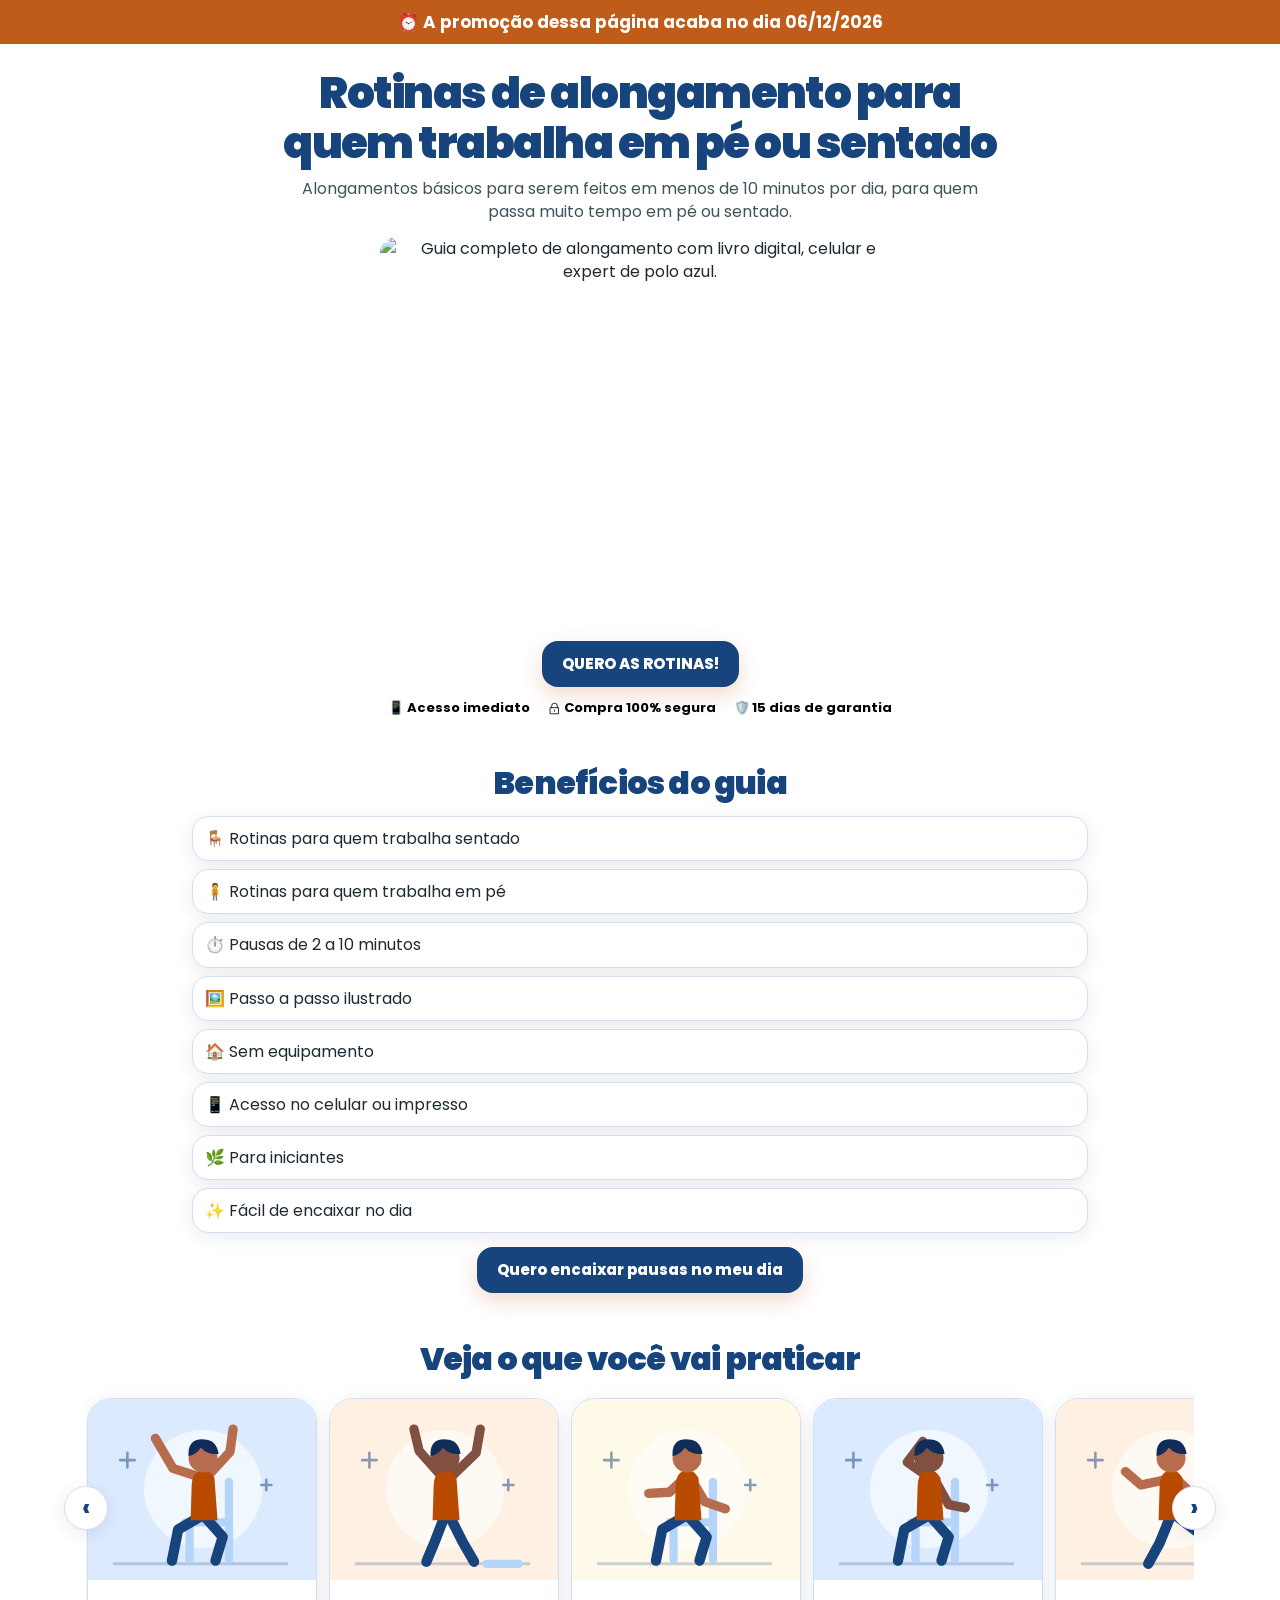
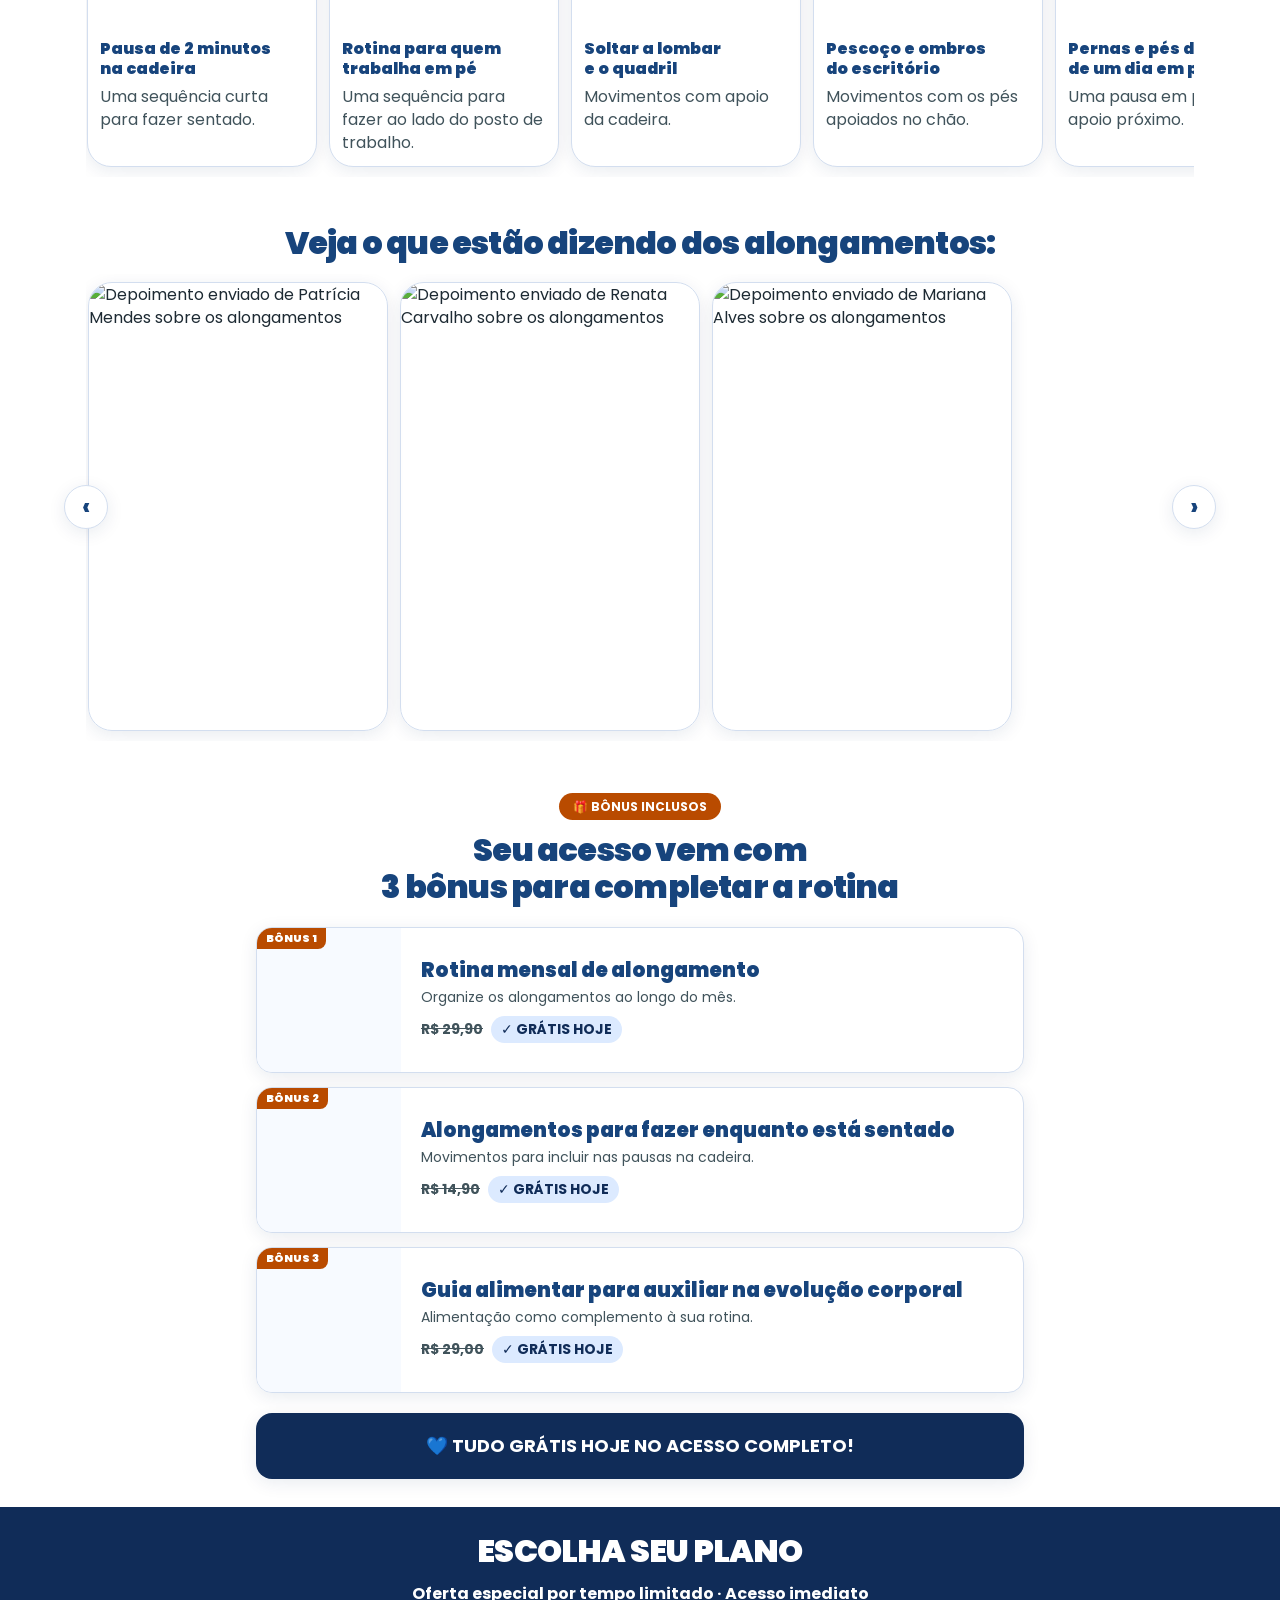
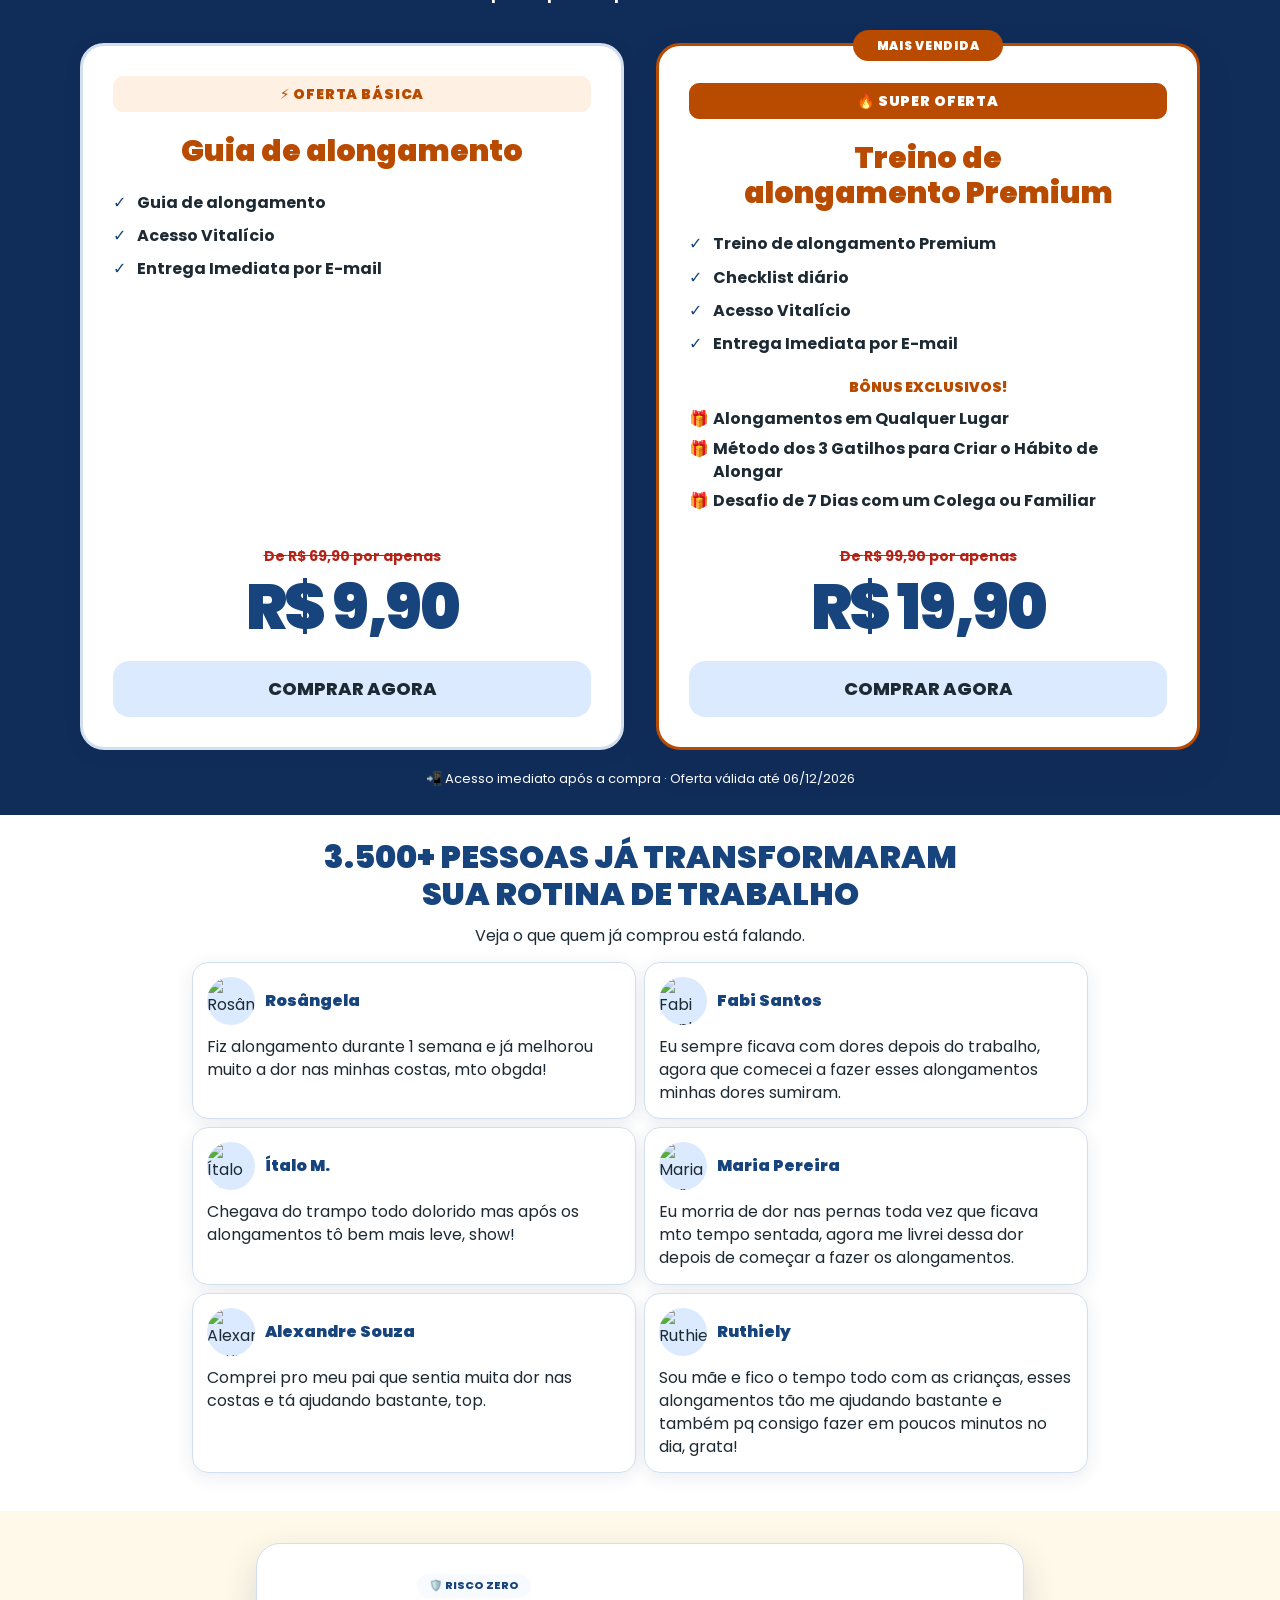
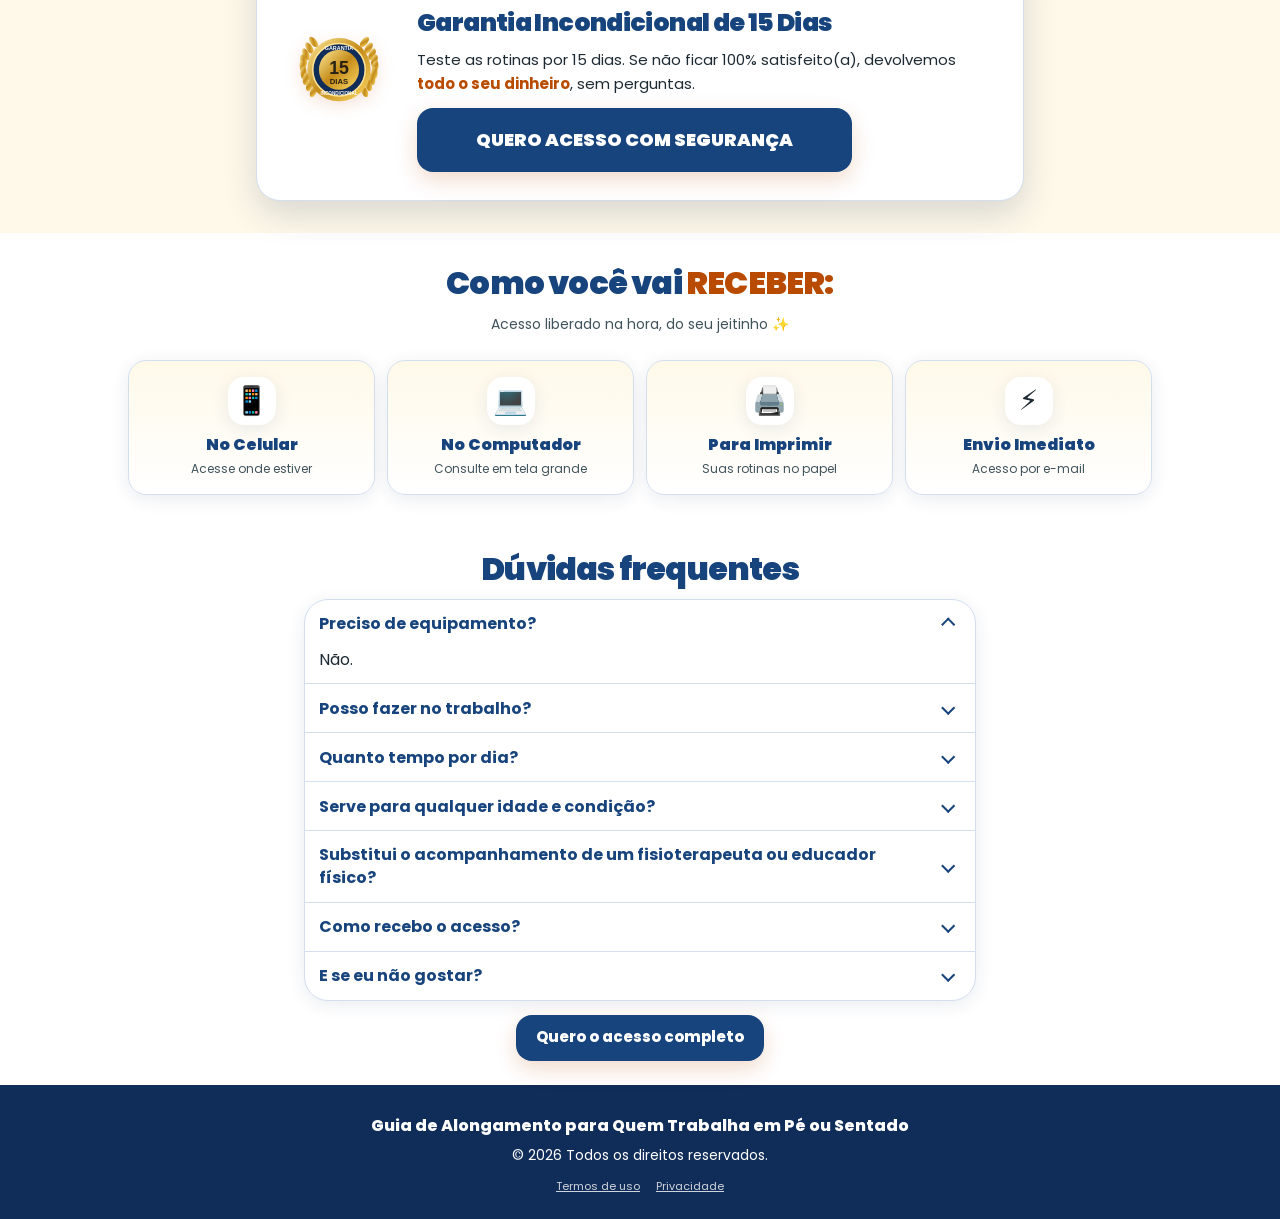
==== index.html @ e9c57b29 "Add files via upload" ====
<!doctype html>
<html lang="pt-BR">
<head>
<meta charset="utf-8"><meta name="viewport" content="width=device-width, initial-scale=1, viewport-fit=cover">
<title>Alongamento para quem trabalha em pé ou sentado</title>
<meta name="description" content="Guia digital de pausas ativas de 2 a 10 minutos, com passo a passo ilustrado.">
<meta property="og:type" content="website"><meta property="og:title" content="Alongamento para quem trabalha em pé ou sentado"><meta property="og:description" content="Rotinas ilustradas para encaixar pausas no dia."><meta name="theme-color" content="#102C58">
<meta property="og:image" content="/assets/images/open-graph.webp"><meta property="og:image:alt" content="Guia de alongamento para quem trabalha em pé ou sentado"><link rel="icon" type="image/svg+xml" href="assets/images/favicon.svg"><link rel="stylesheet" href="styles.css"><link rel="stylesheet" href="https://fonts.googleapis.com/css2?family=Poppins:wght@400;500;600;700;800;900&amp;display=swap">
<!-- Utmify: cole aqui o script oficial da sua conta. -->
<script src="config.js" defer></script><script src="script.js" defer></script><script src="slots.js" defer></script>
</head>
<body class="landing">
<a class="skip" href="#conteudo">Pular para o conteúdo</a>
<header class="ribbon promo-ribbon"><strong>⏰ A promoção dessa página acaba no dia <span data-visit-date></span></strong></header>
<main id="conteudo">
<section class="hero"><div class="wrap narrow">

<h1>Rotinas de alongamento para quem trabalha em pé ou sentado</h1>
<p class="intro">Alongamentos básicos para serem feitos em menos de 10 minutos por dia, para quem passa muito tempo em pé ou sentado.</p>
<div class="hero-art" data-img="hero" data-eager data-desktop-source><img src="assets/images/hero-expert-foto.webp" srcset="assets/images/hero-expert-foto-640w.webp 640w, assets/images/hero-expert-foto-1040w.webp 1040w, assets/images/hero-expert-foto.webp 1448w" sizes="(max-width: 552px) calc(100vw - 32px), 520px" fetchpriority="high" decoding="async" width="1448" height="1086" alt="Guia completo de alongamento com livro digital, celular e expert de polo azul."></div>
<a class="button pulse" href="#planos" data-plan-cta>QUERO AS ROTINAS!</a>
<ul class="trust"><li>📱 Acesso imediato</li><li><svg viewBox="0 0 32 32" class="icon" role="img" aria-label="Cadeado"><path d="M9 14v-4a7 7 0 0 1 14 0v4M6 14h20v15H6zM16 20v3"/></svg> Compra 100% segura</li><li><span aria-hidden="true">🛡️</span><span><span data-days></span> dias de garantia</span></li></ul>
</div></section>
<section class="paper"><div class="wrap">
<h2>Benefícios do guia</h2><ul class="benefits list-grid"><li class="card">🪑 Rotinas para quem trabalha sentado</li><li class="card">🧍 Rotinas para quem trabalha em pé</li><li class="card">⏱️ Pausas de 2 a 10 minutos</li><li class="card">🖼️ Passo a passo ilustrado</li><li class="card">🏠 Sem equipamento</li><li class="card">📱 Acesso no celular ou impresso</li><li class="card">🌿 Para iniciantes</li><li class="card">✨ Fácil de encaixar no dia</li></ul>
<a class="button" href="#planos" data-plan-cta>Quero encaixar pausas no meu dia</a>

</div></section>
<section class="mint"><div class="wrap">
<h2>Veja o que você vai praticar</h2>
<div class="practice-carousel"><div class="rail" id="rotinas" tabindex="0" role="region" aria-label="Exemplos de rotinas"></div>
<div class="rail-nav"><button type="button" data-step="-1" aria-label="Rotina anterior" aria-controls="rotinas">‹</button><button type="button" data-step="1" aria-label="Próxima rotina" aria-controls="rotinas">›</button></div></div>
</div></section>
<section id="depoimentos"><div class="wrap"><h2>Veja o que estão dizendo dos alongamentos:</h2><div class="testimonial-carousel"><div class="rail" id="depoimentos-rail" tabindex="0" role="region" aria-label="Carrossel de depoimentos"><article class="card testimonial-image"><img src="assets/images/depoimentos/conversa-1.webp" srcset="assets/images/depoimentos/conversa-1-640w.webp 640w, assets/images/depoimentos/conversa-1.webp 1024w" sizes="(max-width: 767px) calc(100vw - 76px), 300px" width="1024" height="1536" alt="Depoimento enviado de Patrícia Mendes sobre os alongamentos" loading="lazy" draggable="false"></article><article class="card testimonial-image"><img src="assets/images/depoimentos/conversa-2.webp" srcset="assets/images/depoimentos/conversa-2-640w.webp 640w, assets/images/depoimentos/conversa-2.webp 1024w" sizes="(max-width: 767px) calc(100vw - 76px), 300px" width="1024" height="1536" alt="Depoimento enviado de Renata Carvalho sobre os alongamentos" loading="lazy" draggable="false"></article><article class="card testimonial-image"><img src="assets/images/depoimentos/conversa-3.webp" srcset="assets/images/depoimentos/conversa-3-640w.webp 640w, assets/images/depoimentos/conversa-3.webp 1024w" sizes="(max-width: 767px) calc(100vw - 76px), 300px" width="1024" height="1536" alt="Depoimento enviado de Mariana Alves sobre os alongamentos" loading="lazy" draggable="false"></article></div><div class="rail-nav"><button type="button" data-step="-1" aria-label="Depoimento anterior" aria-controls="depoimentos-rail">‹</button><button type="button" data-step="1" aria-label="Próximo depoimento" aria-controls="depoimentos-rail">›</button></div></div></div></section>
<section id="bonus" class="cream"><div class="wrap"><p class="pill">🎁 BÔNUS INCLUSOS</p><h2>Seu acesso vem com<br><span>3 bônus para completar a rotina</span></h2><div class="bonus-grid"><article class="card bonus"><div class="bonus-visual"><div data-img="bonus-1" data-decorative></div><span class="bonus-ribbon">BÔNUS 1</span></div><div class="bonus-copy"><h3>Rotina mensal de alongamento</h3><p>Organize os alongamentos ao longo do mês.</p><p class="bonus-offer"><s data-bonus-price="1"></s><strong>✓ GRÁTIS HOJE</strong></p></div></article><article class="card bonus"><div class="bonus-visual"><div data-img="bonus-2" data-decorative></div><span class="bonus-ribbon">BÔNUS 2</span></div><div class="bonus-copy"><h3>Alongamentos para fazer enquanto está sentado</h3><p>Movimentos para incluir nas pausas na cadeira.</p><p class="bonus-offer"><s data-bonus-price="2"></s><strong>✓ GRÁTIS HOJE</strong></p></div></article><article class="card bonus"><div class="bonus-visual"><div data-img="bonus-3" data-decorative></div><span class="bonus-ribbon">BÔNUS 3</span></div><div class="bonus-copy"><h3>Guia alimentar para auxiliar na evolução corporal</h3><p>Alimentação como complemento à sua rotina.</p><p class="bonus-offer"><s data-bonus-price="3"></s><strong>✓ GRÁTIS HOJE</strong></p></div></article></div><div class="bonus-total-banner"><strong>💙 TUDO GRÁTIS HOJE NO ACESSO COMPLETO!</strong></div></div></section>
<section id="planos"><div class="wrap"><h2 tabindex="-1" id="plan-title">ESCOLHA SEU PLANO</h2><p><strong>Oferta especial por tempo limitado · Acesso imediato</strong></p><div class="offer-grid"><article class="plan card offer-basic"><p class="offer-kicker">⚡ OFERTA BÁSICA</p><h3>Guia de alongamento</h3><ul><li><strong>Guia de alongamento</strong></li><li><strong>Acesso Vitalício</strong></li><li><strong>Entrega Imediata por E-mail</strong></li></ul><div class="plan-buy"><p class="offer-price-label offer-old-price"><s>De <span data-plan-reference="basico"></span> por apenas</s></p><p class="price" data-price="basico"></p><a class="button" data-checkout="basico">COMPRAR AGORA</a></div></article><article class="plan card offer-complete"><span class="offer-recommended">MAIS VENDIDA</span><p class="offer-kicker">🔥 SUPER OFERTA</p><h3>Treino de alongamento Premium</h3><ul><li><strong>Treino de alongamento Premium</strong></li><li><strong>Checklist diário</strong></li><li><strong>Acesso Vitalício</strong></li><li><strong>Entrega Imediata por E-mail</strong></li></ul><div class="offer-bonuses"><h4>BÔNUS EXCLUSIVOS!</h4><ul><li><strong>Alongamentos em Qualquer Lugar</strong></li><li><strong>Método dos 3 Gatilhos para Criar o Hábito de Alongar</strong></li><li><strong>Desafio de 7 Dias com um Colega ou Familiar</strong></li></ul></div><div class="plan-buy"><s data-reference hidden></s><p class="offer-price-label offer-old-price"><s>De <span data-plan-reference="completo"></span> por apenas</s></p><p class="price" data-price="completo"></p><a class="button" data-checkout="completo">COMPRAR AGORA</a></div></article></div><p class="offer-trust">📲 Acesso imediato após a compra · Oferta válida até <span data-visit-date></span></p></div></section>
<section id="avaliacoes" class="paper"><div class="wrap medium"><h3 class="reviews-title">3.500+ PESSOAS JÁ TRANSFORMARAM SUA ROTINA DE TRABALHO</h3><p id="review-intro">Veja o que quem já comprou está falando.</p><p id="rating" hidden></p><div class="list-grid" id="reviews"><article class="card review-customer"><div class="review-person"><img class="review-avatar" src="assets/images/depoimentos/cliente-1.webp" alt="Rosângela" width="48" height="48" loading="lazy"><h3>Rosângela</h3></div><p>Fiz alongamento durante 1 semana e já melhorou muito a dor nas minhas costas, mto obgda!</p></article><article class="card review-customer"><div class="review-person"><img class="review-avatar" src="assets/images/depoimentos/cliente-2.webp" alt="Fabi Santos" width="48" height="48" loading="lazy"><h3>Fabi Santos</h3></div><p>Eu sempre ficava com dores depois do trabalho, agora que comecei a fazer esses alongamentos minhas dores sumiram.</p></article><article class="card review-customer"><div class="review-person"><img class="review-avatar" src="assets/images/depoimentos/cliente-3.webp" alt="Ítalo M." width="48" height="48" loading="lazy"><h3>Ítalo M.</h3></div><p>Chegava do trampo todo dolorido mas após os alongamentos tô bem mais leve, show!</p></article><article class="card review-customer"><div class="review-person"><img class="review-avatar" src="assets/images/depoimentos/cliente-4.webp" alt="Maria Pereira" width="48" height="48" loading="lazy"><h3>Maria Pereira</h3></div><p>Eu morria de dor nas pernas toda vez que ficava mto tempo sentada, agora me livrei dessa dor depois de começar a fazer os alongamentos.</p></article><article class="card review-customer"><div class="review-person"><img class="review-avatar" src="assets/images/depoimentos/cliente-5.webp" alt="Alexandre Souza" width="48" height="48" loading="lazy"><h3>Alexandre Souza</h3></div><p>Comprei pro meu pai que sentia muita dor nas costas e tá ajudando bastante, top.</p></article><article class="card review-customer"><div class="review-person"><img class="review-avatar" src="assets/images/depoimentos/cliente-6.webp" alt="Ruthiely" width="48" height="48" loading="lazy"><h3>Ruthiely</h3></div><p>Sou mãe e fico o tempo todo com as crianças, esses alongamentos tão me ajudando bastante e também pq consigo fazer em poucos minutos no dia, grata!</p></article></div></div></section>
<section class="guarantee-return"><div class="guarantee-layout card"><svg class="guarantee-medal" viewBox="0 0 140 140" role="img" aria-label="Selo de garantia"><defs><linearGradient id="medal-gold" x2="1" y2="1"><stop stop-color="#ffeb99"/><stop offset=".5" stop-color="#c48b19"/><stop offset="1" stop-color="#ffda66"/></linearGradient></defs><g fill="url(#medal-gold)"><ellipse cx="37" cy="31" rx="4" ry="8" transform="rotate(-40 37 31)"/><ellipse cx="103" cy="31" rx="4" ry="8" transform="rotate(40 103 31)"/><ellipse cx="31.642431946888742" cy="39" rx="4" ry="8" transform="rotate(-32 31.642431946888742 39)"/><ellipse cx="108.35756805311127" cy="39" rx="4" ry="8" transform="rotate(32 108.35756805311127 39)"/><ellipse cx="27.100505063388336" cy="47" rx="4" ry="8" transform="rotate(-24 27.100505063388336 47)"/><ellipse cx="112.89949493661166" cy="47" rx="4" ry="8" transform="rotate(24 112.89949493661166 47)"/><ellipse cx="24.065686544841988" cy="55" rx="4" ry="8" transform="rotate(-16 24.065686544841988 55)"/><ellipse cx="115.93431345515802" cy="55" rx="4" ry="8" transform="rotate(16 115.93431345515802 55)"/><ellipse cx="23" cy="63" rx="4" ry="8" transform="rotate(-8 23 63)"/><ellipse cx="117" cy="63" rx="4" ry="8" transform="rotate(8 117 63)"/><ellipse cx="24.065686544841988" cy="71" rx="4" ry="8" transform="rotate(0 24.065686544841988 71)"/><ellipse cx="115.93431345515802" cy="71" rx="4" ry="8" transform="rotate(0 115.93431345515802 71)"/><ellipse cx="27.100505063388333" cy="79" rx="4" ry="8" transform="rotate(8 27.100505063388333 79)"/><ellipse cx="112.89949493661166" cy="79" rx="4" ry="8" transform="rotate(-8 112.89949493661166 79)"/><ellipse cx="31.642431946888742" cy="87" rx="4" ry="8" transform="rotate(16 31.642431946888742 87)"/><ellipse cx="108.35756805311127" cy="87" rx="4" ry="8" transform="rotate(-16 108.35756805311127 87)"/><ellipse cx="37" cy="95" rx="4" ry="8" transform="rotate(24 37 95)"/><ellipse cx="103" cy="95" rx="4" ry="8" transform="rotate(-24 103 95)"/></g><circle cx="70" cy="67" r="41" fill="url(#medal-gold)"/><circle cx="70" cy="67" r="34" fill="var(--deep)" stroke="#ffe396" stroke-width="2"/><circle cx="70" cy="67" r="26" fill="url(#medal-gold)"/><g text-anchor="middle" font-family="Arial,sans-serif" font-weight="800"><text x="70" y="42" fill="white" font-size="7">GARANTIA</text><text x="70" y="72" fill="#272015" font-size="23" data-days></text><text x="70" y="85" fill="#272015" font-size="10">DIAS</text><text x="70" y="100" fill="white" font-size="6">INCONDICIONAL</text></g></svg><div class="guarantee-copy"><span class="guarantee-label">🛡️ RISCO ZERO</span><h2>Garantia Incondicional de <span data-days></span> Dias</h2><p>Teste as rotinas por <span data-days></span> dias. Se não ficar 100% satisfeito(a), devolvemos <strong>todo o seu dinheiro</strong>, sem perguntas.</p><a class="button" href="#planos" data-plan-cta>QUERO ACESSO COM SEGURANÇA</a></div></div></section><section class="receive-return"><div class="wrap narrow"><h2>Como você vai <span>RECEBER:</span></h2><p>Acesso liberado na hora, do seu jeitinho ✨</p><div class="receive-cards"><article class="card"><span class="receive-symbol" aria-hidden="true">📱</span><h3>No Celular</h3><p>Acesse onde estiver</p></article><article class="card"><span class="receive-symbol" aria-hidden="true">💻</span><h3>No Computador</h3><p>Consulte em tela grande</p></article><article class="card"><span class="receive-symbol" aria-hidden="true">🖨️</span><h3>Para Imprimir</h3><p>Suas rotinas no papel</p></article><article class="card"><span class="receive-symbol" aria-hidden="true">⚡</span><h3>Envio Imediato</h3><p>Acesso por e-mail</p></article></div></div></section>
<section class="cream"><div class="wrap faq"><h2>Dúvidas frequentes</h2><div class="card accordion"><details open name="faq"><summary>Preciso de equipamento?</summary><p>Não.</p></details><details name="faq"><summary>Posso fazer no trabalho?</summary><p>Sim, as pausas foram pensadas para o posto de trabalho.</p></details><details name="faq"><summary>Quanto tempo por dia?</summary><p>De 2 a 10 minutos, você escolhe.</p></details><details name="faq"><summary>Serve para qualquer idade e condição?</summary><p>Se você tem lesão, dor persistente, gravidez ou alguma condição de saúde, converse com um profissional antes de começar.</p></details><details name="faq"><summary>Substitui o acompanhamento de um fisioterapeuta ou educador físico?</summary><p>Não.</p></details><details name="faq"><summary>Como recebo o acesso?</summary><p>O acesso é enviado imediatamente ao e-mail informado na compra.</p></details><details name="faq"><summary>E se eu não gostar?</summary><p>Você tem <span data-days></span> dias de garantia.</p></details></div><a class="button" href="#planos" data-plan-cta>Quero o acesso completo</a></div></section>
</main>
<footer class="site-end-banner"><p class="site-end-title">Guia de Alongamento para Quem Trabalha em Pé ou Sentado</p><p>© 2026 Todos os direitos reservados.</p><nav aria-label="Informações legais"><a href="termos.html">Termos de uso</a><a href="privacidade.html">Privacidade</a></nav></footer>
<dialog id="exit-offer" aria-labelledby="exit-title"><form method="dialog"><button class="close" value="close" aria-label="Fechar" autofocus>×</button></form><div class="exit-art" data-img="popup"></div><h2 id="exit-title">Quer começar com uma versão menor?</h2><p>Leve a Rotina de 5 Minutos por <strong data-price="downsell"></strong>.</p><a class="button" data-checkout="downsell">Quero a Rotina de 5 Minutos</a><form method="dialog"><button class="secondary" value="decline">Agora não</button></form></dialog>
</body></html>
---- styles.css ----
:root {
  --white:#fff; --paper:#f7faff; --cream:#fff9e9; --mint:#dceaff; --aqua:#b5d4fa;
  --teal:#17447c; --deep:#102c58; --ink:#1d2a33; --muted:#40535b; --coral:#b94b00;
  --headline-orange:#b94b00; --price-red:#b42318; --peach:#fff0e4; --line:#d3deef; --skin:#b76d4d; --skin-dark:#815041;
  --veil:rgb(0 0 0 / .55); --shadow:0 4px 18px rgb(16 44 88 / .09);
  --lift:0 14px 34px rgb(16 44 88 / .16); --button-shadow:0 8px 22px rgb(185 75 0 / .20);
  --radius:16px; --round:24px; --pill:999px;
  font-family:Poppins,system-ui,sans-serif; color:var(--ink); background:var(--white);
}
*,*::before,*::after {box-sizing:border-box}
html {scroll-behavior:smooth}
body {margin:0;line-height:1.55;font-size:16px}
[hidden] {display:none !important}
p,h1,h2,h3,ul {margin:0}
p + p {margin-top:.8rem}
ul {list-style:none;padding:0}
h1,h2,h3 {color:var(--teal);line-height:1.14;font-weight:900;text-wrap:balance}
h1 {font-size:clamp(1.75rem,5.2vw,4.125rem);letter-spacing:-.035em;margin:.4rem auto .85rem}
h2 {font-size:clamp(1.55rem,3.7vw,3rem);letter-spacing:-.025em;margin-bottom:1rem}
h3 {font-size:1.125rem}
em {font-style:normal;color:var(--deep);background:linear-gradient(transparent 69%,var(--aqua) 69%,var(--aqua) 91%,transparent 91%)}
a {color:inherit}
button {font:inherit;cursor:pointer}
:focus-visible {outline:3px solid var(--teal);outline-offset:4px;box-shadow:0 0 0 4px var(--white)}
.skip {position:absolute;left:1rem;top:1rem;z-index:5;background:var(--white);padding:.6rem;transform:translateY(-200%)}
.skip:focus {transform:none}
.ribbon {background:var(--white);color:var(--deep);border-bottom:1px solid var(--line);text-align:center;padding:.65rem 1rem;font-weight:800}
section {padding:2rem 1rem;text-align:center}
.wrap {width:100%;max-width:1152px;margin:auto}
.narrow {max-width:1024px}
.medium {max-width:896px}
.hero {padding:2.7rem 1rem 2.5rem}
.eyebrow {font-weight:800;color:var(--teal);letter-spacing:.07em;font-size:.79rem}
.intro {max-width:47rem;margin:auto;color:var(--muted);font-size:clamp(1rem,2vw,1.25rem)}
.hero-art {display:block;width:min(100%,680px);height:auto;margin:1.2rem auto}
.button {display:inline-flex;align-items:center;justify-content:center;min-height:52px;padding:.8rem 1.35rem;border:0;border-radius:var(--radius);background:var(--coral);color:var(--ink);box-shadow:var(--button-shadow);font-weight:800;text-decoration:none;text-align:center;line-height:1.25;transition:background .18s,transform .18s}
.button:hover {background:var(--peach);transform:translateY(-2px)}
.button[aria-disabled=true] {background:var(--mint);box-shadow:none;cursor:default;transform:none}
.trust {display:flex;flex-wrap:wrap;justify-content:center;gap:.5rem;margin-top:1rem}
.trust li,.pill {display:inline-flex;align-items:center;gap:.3rem;border-radius:var(--pill);padding:.35rem .65rem;background:var(--white);border:1px solid var(--line);color:var(--teal);font-weight:700;font-size:.85rem}
.icon {width:2rem;height:2rem;fill:none;stroke:currentColor;stroke-width:2;stroke-linecap:round;stroke-linejoin:round}
.trust .icon {width:1rem;height:1rem}
.paper,.cream,.mint {background:var(--white)} #planos {background:var(--deep);color:var(--white)}
#planos h2 {color:var(--white)}
.card {background:var(--white);border:1px solid var(--line);border-radius:var(--round);box-shadow:var(--shadow)}
.list-grid {display:grid;grid-template-columns:1fr;gap:.65rem;margin:1.2rem auto;max-width:56rem;text-align:left}
.list-grid .card {padding:.8rem 1rem;border-radius:var(--radius)}
.checks li,.plan li {display:flex;gap:.55rem;align-items:baseline}
.checks li::before,.plan li::before {content:'✓';flex:none;color:var(--teal);font-weight:900}

.rail {display:grid;grid-auto-flow:column;grid-auto-columns:min(78%,260px);gap:1rem;overflow-x:auto;scroll-snap-type:x mandatory;overscroll-behavior-inline:contain;padding:.5rem .1rem 1rem;margin-top:1rem;scrollbar-color:var(--teal) var(--mint);cursor:grab}
.rail {scrollbar-width:none;-ms-overflow-style:none}
.rail::-webkit-scrollbar {display:none;width:0;height:0}
.rail.dragging {scroll-snap-type:none;cursor:grabbing;user-select:none}
.rail .card {min-width:0;overflow:hidden;scroll-snap-align:start;text-align:left}
.rail svg {display:block;width:100%;height:auto}
.rail .copy {padding:1rem}
.rail .copy p {margin-top:.45rem;color:var(--muted)}
.rail-nav {display:flex;align-items:center;justify-content:center;gap:.85rem;margin-top:.65rem}
.rail-nav button,.close {border:1px solid var(--line);background:var(--white);color:var(--teal);border-radius:var(--pill);min-width:44px;min-height:44px;font-size:1.5rem;font-weight:800}
.category-panel {background:var(--white);color:var(--ink);border:1px solid var(--line);border-radius:var(--round);box-shadow:var(--lift);max-width:1024px;padding:1.7rem 1rem 2rem}
.category-art {display:grid;grid-template-columns:repeat(3,minmax(0,1fr));gap:.5rem;max-width:640px;margin:0 auto}
.category-art svg,.bonus svg {display:block;width:100%;height:auto;border-radius:var(--radius)}
.categories {display:flex;flex-wrap:wrap;justify-content:center;gap:.55rem;margin:1rem auto 1.4rem;max-width:46rem}
.categories li {display:flex;align-items:center;gap:.45rem;border-radius:var(--radius);background:var(--white);border:1px solid var(--line);color:var(--teal);padding:.45rem .7rem;text-align:left}
.categories .icon {flex:0 0 1.4rem;width:1.4rem;height:1.4rem}
.bonus-grid,.delivery-grid {display:grid;gap:.75rem;margin-top:1.1rem}
.bonus {padding:.85rem;text-align:left}
.bonus .pill {margin:.8rem 0 .45rem;background:var(--peach)}
.included {margin-top:.65rem;color:var(--teal);font-weight:700}
.cream > .wrap > .pill {background:var(--peach);margin-bottom:.75rem}

.plan {padding:.8rem .65rem;display:flex;flex-direction:column;align-items:stretch;gap:.7rem;overflow-wrap:anywhere;text-align:left;border-radius:var(--radius)}


.plan li + li {margin-top:.45rem}
.plan-buy {margin-top:auto;text-align:center}
.price {color:var(--teal);font-weight:900;font-size:clamp(1.35rem,5vw,3rem);line-height:1.2;margin:.6rem 0}
.plan-buy .button {width:100%;padding:.65rem .3rem}
.plan-buy small {display:block;margin-top:.4rem;color:var(--muted)}
.guarantee {max-width:768px;padding:1.5rem 1rem 2rem}
.shield {width:6rem;height:6rem;margin-bottom:.6rem}
.guarantee .button,.faq .button {margin-top:1.25rem}
.delivery-grid {grid-template-columns:repeat(2,minmax(0,1fr))}
.delivery-grid .card {padding:1rem .5rem}
.delivery-grid .icon {margin-bottom:.4rem;color:var(--teal)}
.faq {max-width:672px}
.accordion {text-align:left}
details + details {border-top:1px solid var(--line)}
summary {display:flex;align-items:center;justify-content:space-between;gap:.7rem;min-height:52px;padding:.85rem 1rem;cursor:pointer;color:var(--teal);font-weight:700;list-style:none}
summary::-webkit-details-marker {display:none}
summary::after {content:'';width:.65rem;height:.65rem;flex:none;margin-right:.5rem;border:solid currentColor;border-width:0 2px 2px 0;transform:rotate(45deg)}
details[open] summary::after {transform:rotate(225deg)}
details p {padding:0 1rem 1rem}
footer {padding:1.6rem 1rem 6rem;text-align:center;background:var(--white);color:var(--ink);border-top:1px solid var(--line)}
footer p {max-width:56rem;margin-inline:auto}
footer nav {margin-top:1rem;display:flex;gap:1rem;justify-content:center;flex-wrap:wrap}
.sticky {position:fixed;z-index:3;bottom:0;left:0;right:0;background:var(--white);padding:.55rem 1rem calc(.55rem + env(safe-area-inset-bottom));box-shadow:var(--lift)}
.sticky .button {width:100%}
dialog {width:min(calc(100% - 2rem),460px);max-height:calc(100% - 2rem);padding:1.4rem;border:0;border-radius:var(--round);box-shadow:var(--lift);text-align:center;color:var(--ink);background:var(--white)}
dialog::backdrop {background:var(--veil)}
dialog .close {position:absolute;right:.55rem;top:.55rem}

dialog .button {display:flex;margin:.9rem auto .5rem}
.secondary {min-height:44px;background:none;border:0;text-decoration:underline;color:var(--teal)}
.legal {max-width:48rem;margin:3rem auto;padding:0 1rem}
.legal h1 {font-size:2rem}
@keyframes pulse {50% {transform:scale(1.035)}}
@keyframes appear {from {opacity:.65;transform:translateY(12px)} to {opacity:1;transform:none}}
@media (prefers-reduced-motion:no-preference) {
  .button[data-plan-cta]:not(:hover):not(:focus-visible) {animation:payment-cta-pulse 1.8s ease-in-out infinite}
  .arrive {animation:appear .45s ease-out both}
}
@keyframes payment-cta-pulse {
  0%,100% {transform:scale(1);box-shadow:0 0 0 0 rgb(23 68 124 / .28)}
  50% {transform:scale(1.035);box-shadow:0 0 0 10px rgb(23 68 124 / 0)}
}
@media (prefers-reduced-motion:reduce) {
  html {scroll-behavior:auto}
  .button {transition:none}
  .button:hover {transform:none}
}
@media (min-width:640px) {
  .list-grid {grid-template-columns:repeat(2,minmax(0,1fr))}
  .bonus-grid {grid-template-columns:repeat(3,minmax(0,1fr))}
  .delivery-grid {grid-template-columns:repeat(4,minmax(0,1fr))}
}
@media (max-width:767px) { html {scroll-padding-bottom:calc(5rem + env(safe-area-inset-bottom))} }
@media (min-width:768px) {
  .hero {padding:4rem 1rem 3.5rem}
  .sticky {display:none}
  .plan {padding:1.7rem;gap:1rem;border-radius:var(--round)}
  .plan h3 {font-size:1.75rem}

  #planos {padding-block:2.5rem}
  footer {padding-bottom:1.6rem}
}



.img-slot {aspect-ratio:var(--slot-desktop);border-radius:var(--radius);overflow:hidden;background:var(--white)}
.img-slot picture,.img-slot img,.img-slot > svg {display:block;width:100%;height:100%}
.img-slot img,.img-slot > svg {object-fit:contain}
@media (max-width:767px) {.img-slot {aspect-ratio:var(--slot-mobile)}}
.hero-art > img {display:block;width:100%;height:auto;border-radius:var(--radius)}
.hero-art.img-slot > picture > img {height:100%}
.ribbon {display:flex;align-items:center;justify-content:center;gap:.5rem}
.logo-slot {width:min(7rem,26vw);height:2rem;display:grid;place-items:center;flex:none;background:none}.logo-slot:has(img[src$="/logo.svg"]) {width:3.4rem}
.logo-slot img {object-fit:contain}
.categories [data-img],.delivery-grid [data-img] {flex:none;width:2rem}
.delivery-grid [data-img] {width:3.4rem;margin:0 auto .6rem}
.shield {margin:.2rem auto .6rem}
.exit-art {width:min(8rem,60%);margin:0 auto .75rem}
.single-plan {max-width:32rem;margin:1.2rem auto 0;color:var(--ink);border:2px solid var(--coral)}
.single-plan [data-img] {max-width:20rem;width:100%;margin-inline:auto}
.bonus [data-img] {margin-bottom:.8rem}
.bonus h3 + p,.download-grid h2 + p {margin-top:.5rem}
.download-grid h2 {font-size:1.2rem;margin:0;text-wrap:initial}
.download-grid .bonus {display:flex;flex-direction:column;gap:.6rem}
.download-grid .button {margin-top:auto;align-self:flex-start}
#download-status {margin-top:1rem}
.gallery-page {padding:2rem 1rem}
#slot-gallery {display:grid;grid-template-columns:repeat(auto-fit,minmax(min(100%,235px),1fr));gap:1rem;margin-top:1.2rem}
.slot-demo {padding:1rem;overflow-wrap:anywhere}
.slot-demo .img-slot {max-height:12rem;margin-bottom:.75rem}
.slot-demo h2 {font-size:1.25rem;margin:0}
.slot-demo code {font-size:.8rem;color:var(--teal)}




.promo-ribbon {
  background:var(--deep);
  color:var(--white);
  border:0;
  padding:12px 8px;
  line-height:1.2;
}
.promo-ribbon strong {
  white-space:nowrap;
  font-size:clamp(11px,2.9vw,17px);
  font-weight:700;
}


.trust {
  flex-wrap:nowrap;
  align-items:center;
  gap:clamp(6px,1.5vw,18px);
}
.trust li {
  background:none;
  border:0;
  border-radius:0;
  padding:0;
  gap:.2em;
  white-space:nowrap;
  font-size:clamp(9px,2.35vw,13px);
  line-height:1.4;
}
.trust .icon {
  width:1em;
  height:1em;
  flex:none;
}

.testimonial-placeholder {padding:1.4rem;min-height:220px;display:flex;flex-direction:column;justify-content:center;gap:.6rem}
.testimonial-placeholder > span {font-size:3rem;line-height:1;color:var(--teal);font-weight:800}
.testimonial-placeholder p {color:var(--muted)}
#depoimentos .rail {grid-auto-columns:min(82%,352px)}
#depoimentos > .wrap > p {margin-top:.7rem;color:var(--muted)}

#reviews .card {padding:1.25rem}
.review-person {display:flex;align-items:center;gap:.75rem;margin-bottom:1rem}
.review-avatar {display:grid;place-items:center;width:44px;height:44px;flex:none;background:var(--mint);border-radius:var(--pill)}
.review-person h3 {font-size:1rem}
.landing .review-person img.review-avatar {width:48px;height:48px;object-fit:cover;object-position:center 35%}
.ribbon.promo-ribbon {
  position:sticky;
  top:0;
  z-index:100;
  background:rgb(185 75 0 / .9);
  color:var(--white);
  -webkit-backdrop-filter:blur(8px);
  backdrop-filter:blur(8px);
}
html:has(.landing) {scroll-padding-top:64px}
.review-label {font-size:.8rem;color:var(--muted);margin-top:.2rem}
.review-actions {display:flex;flex-wrap:wrap;gap:1rem;margin-top:1rem;padding-top:.75rem;border-top:1px solid var(--line);font-size:.85rem;color:var(--muted)}
#rating {font-weight:800;color:var(--teal);margin-top:1rem}

/* Ritmo compacto da landing page. */
.landing {line-height:1.45}
.landing section {padding:24px 16px}
.landing .hero {padding:24px 16px}
.landing h1 {font-size:clamp(26px,3.6vw,44px);line-height:1.12;margin:0 auto 10px;max-width:850px}
.landing h2 {font-size:clamp(22px,2.6vw,32px);margin-bottom:12px}
.landing h3 {font-size:16px;line-height:1.25}
.landing .intro {font-size:16px;max-width:700px}
.landing .hero-art {width:min(100%,520px);margin:14px auto;aspect-ratio:4 / 3}
.landing .trust {margin-top:12px}
.landing .trust li {color:#000}
.landing .button {min-height:46px;padding:11px 20px;font-size:15px}
.landing .list-grid {gap:8px;margin:14px auto}
.landing .list-grid .card {padding:10px 12px}
.landing .rail {gap:12px;margin-top:12px;padding-bottom:10px;grid-auto-columns:min(76%,230px)}
.landing .rail .copy {padding:12px}
.landing .rail .copy p {margin-top:6px}
.landing .rail-nav {margin-top:4px;gap:12px}
.landing .testimonial-placeholder {padding:16px;min-height:160px;gap:8px}
.landing .testimonial-placeholder > span {font-size:32px}
.landing #depoimentos .rail {grid-auto-columns:min(80%,300px)}
.landing #depoimentos .testimonial-image {padding:0;align-self:start;background:transparent}
.testimonial-image img {display:block;width:100%;height:auto}
.testimonial-carousel {position:relative;padding-inline:22px}
.landing .testimonial-carousel .rail-nav {position:absolute;inset:0;display:block;margin:0;pointer-events:none}
.testimonial-carousel .rail-nav button {position:absolute;top:50%;transform:translateY(-50%);pointer-events:auto;background:var(--white);box-shadow:var(--shadow);z-index:1}
.testimonial-carousel [data-step="-1"] {left:0}
.testimonial-carousel [data-step="1"] {right:0}
.landing .bonus-grid {gap:12px;margin-top:14px}
.landing .bonus {padding:12px}
.landing .bonus [data-img] {margin-bottom:10px}
.landing .included {margin-top:8px}
.landing #planos {padding-block:26px}
.landing .single-plan {margin-top:14px;padding:16px;gap:12px;max-width:460px}
.landing .single-plan [data-img] {max-width:240px}
.landing .plan li + li {margin-top:6px}
.landing .price {font-size:36px;margin:8px 0}
.landing #reviews .card {padding:14px}
.landing .review-person {margin-bottom:10px;gap:10px}
.landing .review-avatar {width:36px;height:36px}
.landing .review-actions {margin-top:10px;padding-top:8px}
.landing summary {min-height:48px;padding:12px 14px}
.landing details p {padding:0 14px 12px}
.landing .faq .button {margin-top:14px}
.landing footer {padding:16px}
.landing footer nav {margin:0}
.landing footer.site-end-banner {padding:30px 16px 24px;background:var(--deep);color:var(--white);border:0;text-align:center}
.site-end-banner .site-end-title {font-size:16px;font-weight:800;line-height:1.4}
.site-end-banner p + p {margin-top:8px;font-size:14px}
.site-end-banner p.site-end-note {font-size:12px;opacity:.72}
.landing .site-end-banner nav {margin-top:14px;font-size:11px;gap:16px}
.site-end-banner nav a {color:var(--white);opacity:.8}
@media (max-width:767px) {
  html:has(.landing) {scroll-padding-bottom:0}

  .landing .benefits .card {padding:10px 8px}
  .landing .bonus-grid .bonus {display:grid;grid-template-columns:minmax(100px,35%) minmax(0,1fr);gap:6px 12px;align-content:center}
  .landing .bonus-grid .bonus [data-img] {grid-row:1 / 4;margin:0;align-self:center}
  .landing .bonus h3 + p,.landing .bonus .included {margin:0}
}

.landing .benefits {grid-template-columns:minmax(0,1fr)}


.practice-carousel {position:relative;--practice-card-width:min(76%,230px);padding-inline:22px}
.landing .practice-carousel .rail {grid-auto-columns:var(--practice-card-width);touch-action:pan-x pan-y;overscroll-behavior-x:contain}
.practice-carousel .rail-nav {position:absolute;inset:0;display:block;margin:0;pointer-events:none}
.practice-carousel .rail-nav button {position:absolute;top:calc((100% - 44px) * .28);pointer-events:auto;background:var(--white);box-shadow:var(--shadow);z-index:1}
.practice-carousel [data-step="-1"] {left:0}
.practice-carousel [data-step="1"] {right:0}
#rotinas img {-webkit-user-drag:none;user-select:none}

.bonus-offer {display:flex;flex-wrap:wrap;align-items:center;gap:8px;margin-top:8px}
.bonus-offer s {color:var(--muted)}
.bonus-offer strong {color:var(--deep);background:var(--coral);border-radius:var(--pill);padding:4px 10px;font-size:13px}
.landing #rotinas .img-slot {aspect-ratio:1}

.bonus-number {
  align-self:start;
  text-align:center;
  color:var(--teal);
  font-size:14px;
  font-weight:800;
  letter-spacing:.06em;
  margin:0 0 8px;
}
@media (max-width:767px) {
  .landing .bonus-grid .bonus .bonus-number {grid-column:1;grid-row:1;margin:0}
  .landing .bonus-grid .bonus [data-img] {grid-column:1;grid-row:2 / 5}
  .landing .bonus-grid .bonus > h3 {grid-column:2;grid-row:2}
  .landing .bonus-grid .bonus > h3 + p {grid-column:2;grid-row:3}
  .landing .bonus-grid .bonus > .bonus-offer {grid-column:2;grid-row:4}
}

.landing #bonus {padding:28px 16px;background:var(--white)}
#bonus .pill {background:var(--coral);color:var(--deep);border:0;font-size:12px;padding:5px 14px;margin-bottom:12px}
#bonus h2 {margin:0 auto 22px;max-width:780px}
#bonus h2 span {color:var(--teal)}
.landing #bonus .bonus-grid {display:flex;flex-direction:column;gap:14px;max-width:768px;margin:0 auto}
.landing #bonus .bonus {display:flex;align-items:stretch;gap:12px;padding:0;border-radius:16px;overflow:hidden;box-shadow:var(--shadow);border:1px solid var(--line)}
.bonus-visual {position:relative;flex:0 0 104px;display:flex;align-items:center;background:var(--paper)}
.landing #bonus .bonus [data-img] {width:100%;margin:0;aspect-ratio:1;border-radius:0}
.bonus-ribbon {position:absolute;top:0;left:0;background:var(--coral);color:var(--deep);border-radius:0 0 8px 0;padding:3px 9px;font-size:11px;font-weight:900;line-height:1.3}
.bonus-copy {flex:1;min-width:0;padding:14px 12px 14px 0;align-self:center}
.landing #bonus .bonus-copy h3 {font-size:15px;line-height:1.2;margin:0 0 6px;text-wrap:initial}
.landing #bonus .bonus-copy > p {font-size:13px;line-height:1.35;margin:0 0 9px;color:var(--muted)}
.landing #bonus .bonus-copy .bonus-offer {margin:0;gap:8px}
#bonus .bonus-offer s {font-size:12px;font-weight:700}
#bonus .bonus-offer strong {font-size:11px;padding:4px 10px;background:var(--mint);color:var(--deep);white-space:nowrap}
@media (min-width:768px) {
  .landing #bonus .bonus {gap:20px}
  .bonus-visual {flex-basis:144px}
  .bonus-copy {padding:16px 20px 16px 0}
  .landing #bonus .bonus-copy h3 {font-size:20px}
  .landing #bonus .bonus-copy > p,#bonus .bonus-offer s,#bonus .bonus-offer strong {font-size:14px}
}

.bonus-total-banner {
  display:flex;
  align-items:center;
  justify-content:center;
  gap:8px;
  max-width:768px;
  margin:20px auto 0;
  padding:20px 16px;
  border-radius:16px;
  background:var(--deep);
  color:var(--white);
  box-shadow:var(--shadow);
  text-align:center;
  font-size:clamp(14px,2vw,18px);
  line-height:1.45;
}
.bonus-total-banner > span {flex:none;font-size:22px}
.bonus-total-highlight {color:var(--coral)}

.offer-grid {display:grid;grid-template-columns:repeat(2,minmax(0,1fr));gap:24px;max-width:1120px;margin:30px auto 20px}
.landing .offer-grid .plan {position:relative;padding:24px 20px;gap:18px;color:var(--ink);border-radius:24px;text-align:left}
.offer-kicker {text-align:center;font-size:14px;font-weight:900;letter-spacing:.06em;color:var(--teal)}
.landing .offer-grid h3 {text-align:center;font-size:26px;line-height:1.15}
.offer-grid ul {font-size:16px;line-height:1.45}
.offer-grid .plan > ul > li,.offer-grid .offer-bonuses li {display:block;position:relative;padding-left:24px}
.offer-grid .plan li::before {position:absolute;left:0;top:0}
.offer-grid .plan > ul > li + li {margin-top:10px}
.offer-grid .plan-buy {padding-top:12px}
.offer-price-label {color:var(--muted);font-size:14px}
.landing .offer-grid .price {font-size:52px;font-weight:900;margin:4px 0 16px;letter-spacing:-.04em}
.landing .offer-grid .button {min-height:56px;font-size:18px;padding:14px}
.offer-complete {border:3px solid var(--coral);box-shadow:var(--lift)}
.offer-basic {border:3px solid var(--line)}
.offer-recommended {align-self:center;margin-top:-40px;border-radius:var(--pill);padding:7px 24px;background:var(--coral);color:var(--deep);font-size:12px;font-weight:900;letter-spacing:.06em}
.offer-bonuses h4 {font-size:14px;font-weight:900;color:var(--teal);margin:0 0 10px}
.offer-bonuses li + li {margin-top:8px}
.offer-bonuses li::before {content:'🎁'}
.offer-trust {font-size:13px}
@media (min-width:768px) {
  .offer-grid {grid-template-columns:repeat(2,minmax(0,1fr));gap:32px;margin-top:38px}
  .landing .offer-grid .plan {padding:30px;gap:22px}
  .landing .offer-grid h3 {font-size:30px}
  .offer-recommended {margin-top:-46px}
  .landing .offer-grid .price {font-size:62px}
}

@media (max-width:767px) {
  .offer-grid {gap:10px;margin-top:28px}
  .landing .offer-grid .plan {padding:16px 9px;gap:12px;border-width:2px;border-radius:16px}
  .offer-kicker {font-size:11px;letter-spacing:0}
  .landing .offer-grid h3 {font-size:19px}
  .offer-grid ul {font-size:13px;line-height:1.4}
  .offer-grid .plan > ul > li,.offer-grid .offer-bonuses li {padding-left:17px}
  .offer-grid .plan > ul > li + li,.offer-bonuses li + li {margin-top:7px}
  .offer-bonuses h4 {font-size:12px}
  .offer-recommended {max-width:100%;margin-top:-30px;padding:5px 8px;font-size:9px;letter-spacing:0}
  .offer-price-label {font-size:12px}
  .landing .offer-grid .price {font-size:28px;white-space:nowrap;margin:5px 0 12px}
  .landing .offer-grid .button {font-size:12px;min-height:46px;padding:10px 5px}
  .offer-grid .plan-buy small {font-size:11px}
}


.offer-description {text-align:center;font-size:14px;color:var(--muted)}


.offer-grid .offer-old-price {color:var(--price-red);font-weight:700;text-decoration-thickness:1.5px}


.landing #avaliacoes .reviews-title {max-width:780px;margin:0 auto 12px;font-size:clamp(22px,2.6vw,32px);line-height:1.15}

.offer-bonuses h4 {text-align:center}
.landing .offer-grid h3,.offer-grid .offer-kicker,.offer-grid .offer-bonuses h4 {
  color:var(--headline-orange);
}



.offer-grid .offer-kicker {
  align-self:center;
  display:inline-flex;
  align-items:center;
  justify-content:center;
  width:100%;
  min-height:36px;
  padding:8px 10px;
  border-radius:10px;
  font-weight:900;
  line-height:1.2;
  text-align:center;
}
.offer-grid .offer-basic .offer-kicker {
  background:var(--peach);
  color:var(--headline-orange);
  border:1px solid var(--peach);
}
.offer-grid .offer-complete .offer-kicker {
  background:var(--headline-orange);
  color:var(--white);
  border:1px solid var(--headline-orange);
}
@media (max-width:767px) {
  .offer-grid .offer-kicker {min-height:32px;padding:7px 4px;font-size:11px}
}

.button {color:var(--white)}
.button:hover,.button[aria-disabled=true] {color:var(--ink)}
.offer-recommended,.compare-badge,.bonus-ribbon {color:var(--white)}
#bonus .pill {color:var(--white)}
.bonus-offer strong {color:var(--white)}
#bonus .bonus-offer strong {color:var(--deep)}
.bonus-total-highlight {color:var(--white)}


.landing .guarantee-return {padding:32px 16px;background:var(--cream)}
.guarantee-layout {max-width:768px;margin:auto;padding:28px;display:flex;align-items:center;gap:24px;box-shadow:var(--lift)}
.guarantee-medal {width:108px;height:108px;flex:none;filter:drop-shadow(0 5px 8px rgb(185 75 0 / .15))}
.guarantee-copy {flex:1;min-width:0;text-align:left}
.guarantee-label {display:inline-block;padding:4px 12px;border-radius:var(--pill);background:var(--paper);color:var(--teal);font-size:11px;font-weight:800;margin-bottom:10px}
.landing .guarantee-copy h2 {font-size:clamp(20px,2.3vw,25px);margin-bottom:10px;line-height:1.2;text-wrap:initial}
.guarantee-copy p {font-size:15px;line-height:1.6}
.guarantee-copy p strong {color:var(--headline-orange)}
.landing .guarantee-copy .button {display:flex;width:100%;max-width:435px;margin-top:12px;min-height:64px;font-size:18px;font-weight:900}
.landing .receive-return {padding:32px 16px}
.receive-return h2 span {color:var(--headline-orange)}
.receive-return > .wrap > p {color:var(--muted);font-size:14px}
.receive-cards {display:grid;grid-template-columns:repeat(4,minmax(0,1fr));gap:12px;margin-top:26px}
.receive-cards .card {padding:16px 8px;background:linear-gradient(var(--cream),var(--white));border-color:var(--line);border-radius:18px}
.receive-symbol {display:grid;place-items:center;width:48px;height:48px;margin:0 auto 10px;background:var(--white);border-radius:16px;box-shadow:var(--shadow);font-size:28px}
.landing .receive-cards h3 {font-size:16px;margin-bottom:5px}
.receive-cards p {font-size:12px;color:var(--muted)}
@media (max-width:639px) {
  .guarantee-layout {flex-direction:column;gap:8px;padding:22px 16px}
  .guarantee-copy {text-align:center}
  .guarantee-medal {width:92px;height:92px}
  .landing .guarantee-copy .button {font-size:15px;min-height:52px}
  .receive-cards {grid-template-columns:repeat(2,minmax(0,1fr));gap:10px;margin-top:20px}
}

/* Botões que levam à escolha do plano. */
.landing .button[data-plan-cta] {background:var(--teal);color:var(--white)}
.landing .button[data-plan-cta]:hover {background:var(--deep);color:var(--white)}

/* Reserve image space before the manifest arrives. */
#rotinas [data-img],.bonus [data-img] {aspect-ratio:1;min-width:0}
.skip:focus {z-index:101}
@media screen and (max-width:767px) {
  body {padding-left:env(safe-area-inset-left);padding-right:env(safe-area-inset-right)}
  main,.wrap,.card,.rail,.download-grid > * {min-width:0}
  h1,h2,h3,p,li,.button,code {overflow-wrap:break-word}
  .button {max-width:100%;min-height:48px}
  .landing .button[data-plan-cta] {max-width:calc(100% - 12px)}
  .landing .button[data-plan-cta]:not(:hover):not(:focus-visible) {animation-name:mobile-cta-pulse}
  .promo-ribbon {padding-top:calc(12px + env(safe-area-inset-top))}
  html:has(.landing) {scroll-padding-top:calc(64px + env(safe-area-inset-top))}
  .landing .offer-grid .plan {overflow-wrap:normal}
  .landing .offer-grid h3 {font-size:clamp(16px,4.3vw,19px);overflow-wrap:normal;hyphens:auto}
  .offer-grid li {hyphens:auto}
  .landing .offer-grid .button {min-height:48px}
  .landing #depoimentos .rail {grid-auto-columns:min(100%,340px)}
  .rail {scroll-padding-inline:2px}
  .rail:focus-visible {outline-offset:0}
  .landing footer nav a,.legal > a {display:inline-flex;align-items:center;min-height:44px}
  .landing footer.site-end-banner {padding-bottom:calc(24px + env(safe-area-inset-bottom))}
  .legal {margin:24px auto;line-height:1.6}
  .legal h1 {font-size:28px;margin:16px 0}
  .download-grid .button {width:100%;align-self:stretch}
  .download-grid [data-img] {width:100%;max-width:300px;margin-inline:auto}
  dialog {max-height:calc(100dvh - 32px);overflow-y:auto;padding:56px 20px 24px}
}
@keyframes mobile-cta-pulse {
  0%,100% {transform:scale(1)}
  50% {transform:scale(1.025)}
}
@media screen and (max-width:360px) {
  .landing .trust {gap:4px}
  .landing .offer-grid h3 {font-size:15px;letter-spacing:-.02em;hyphens:none}
}
@media (hover:none) {
  .button:hover {transform:none}
}
@media (prefers-reduced-motion:reduce) {
  .arrive,.button[data-plan-cta] {animation:none!important}
}
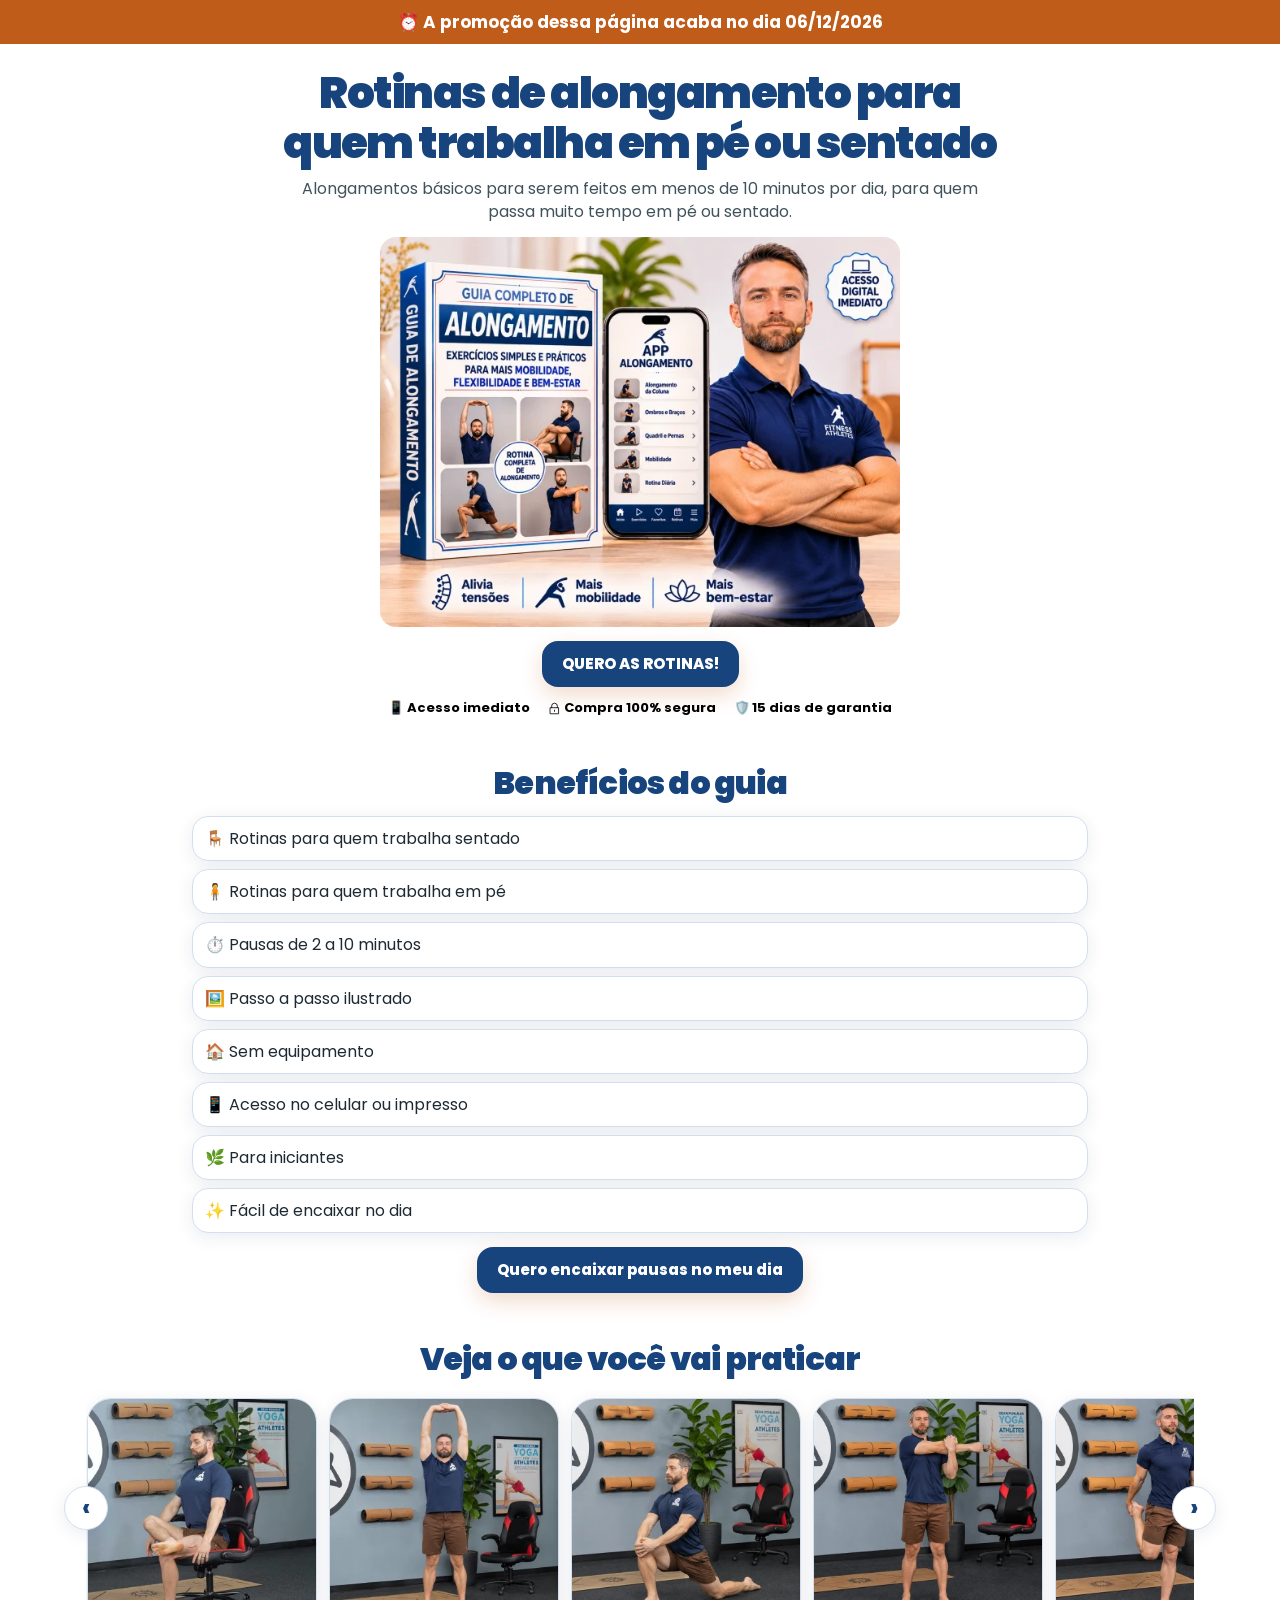
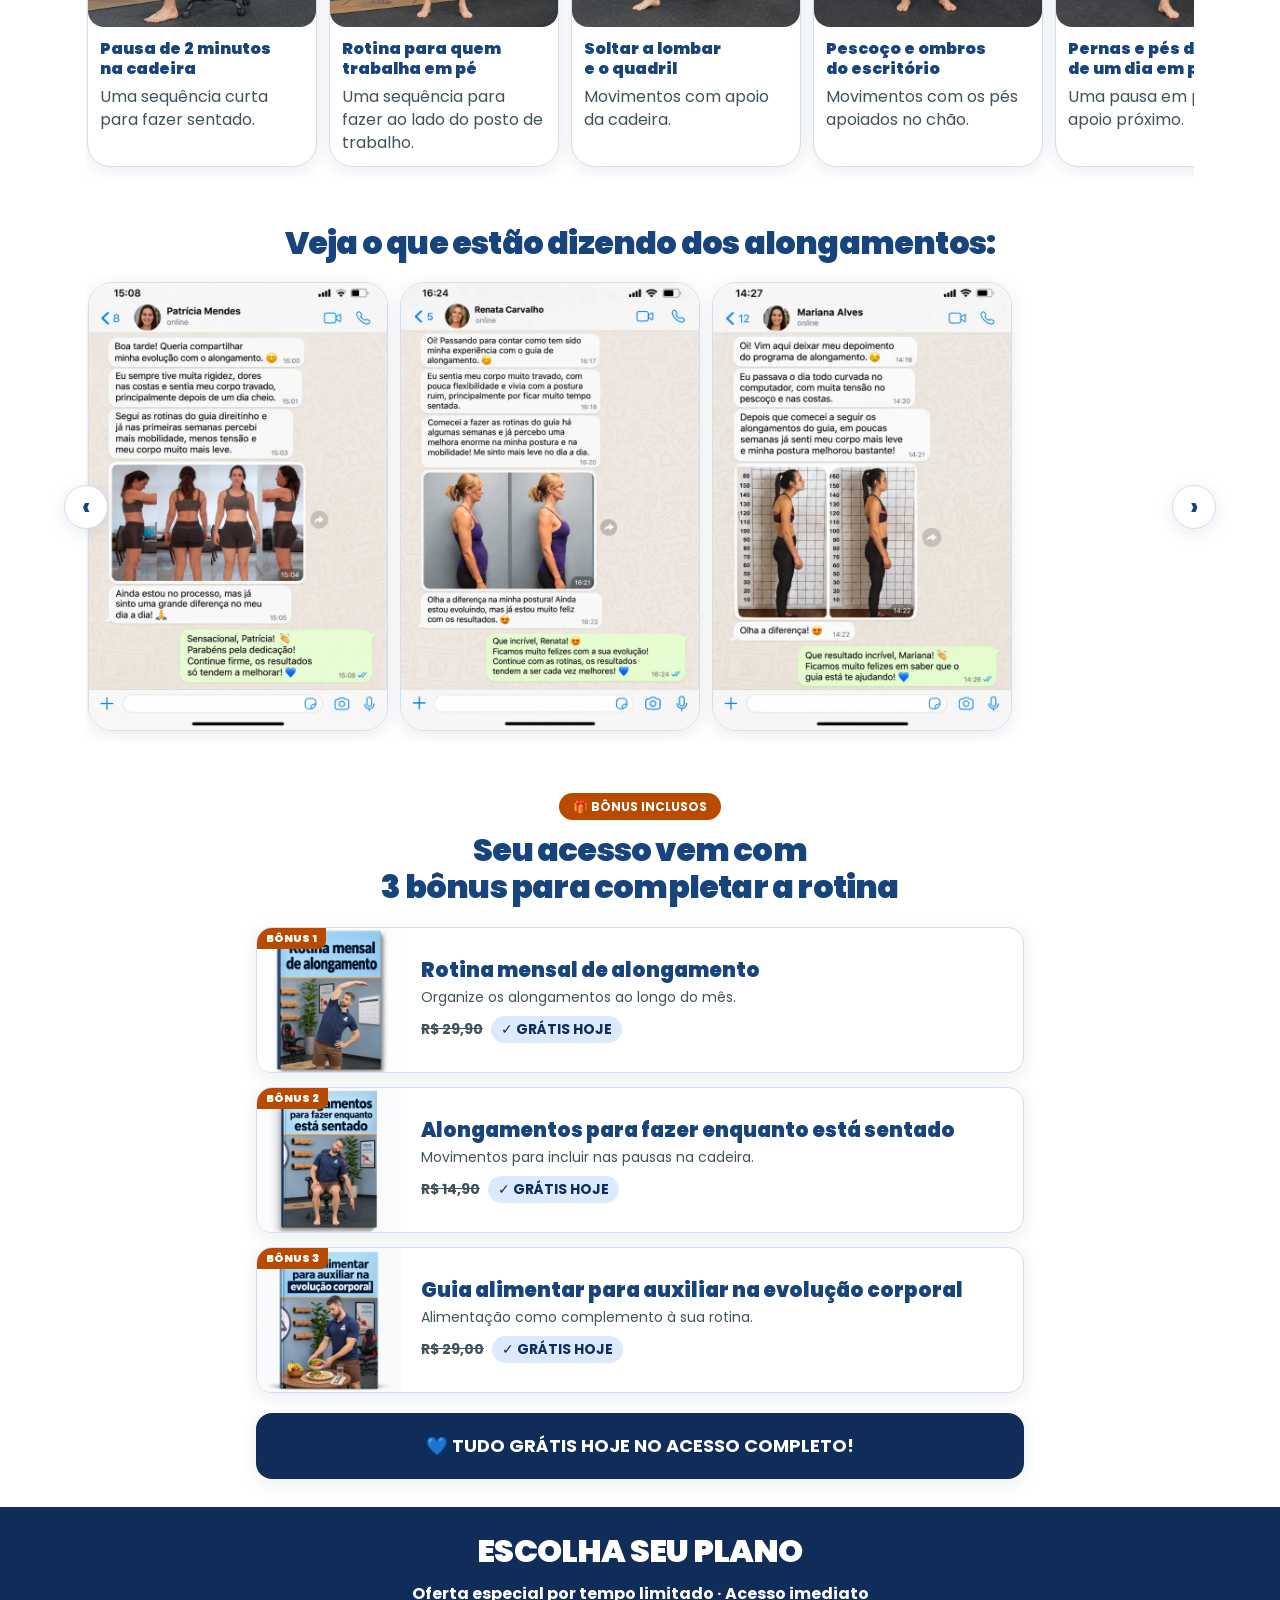
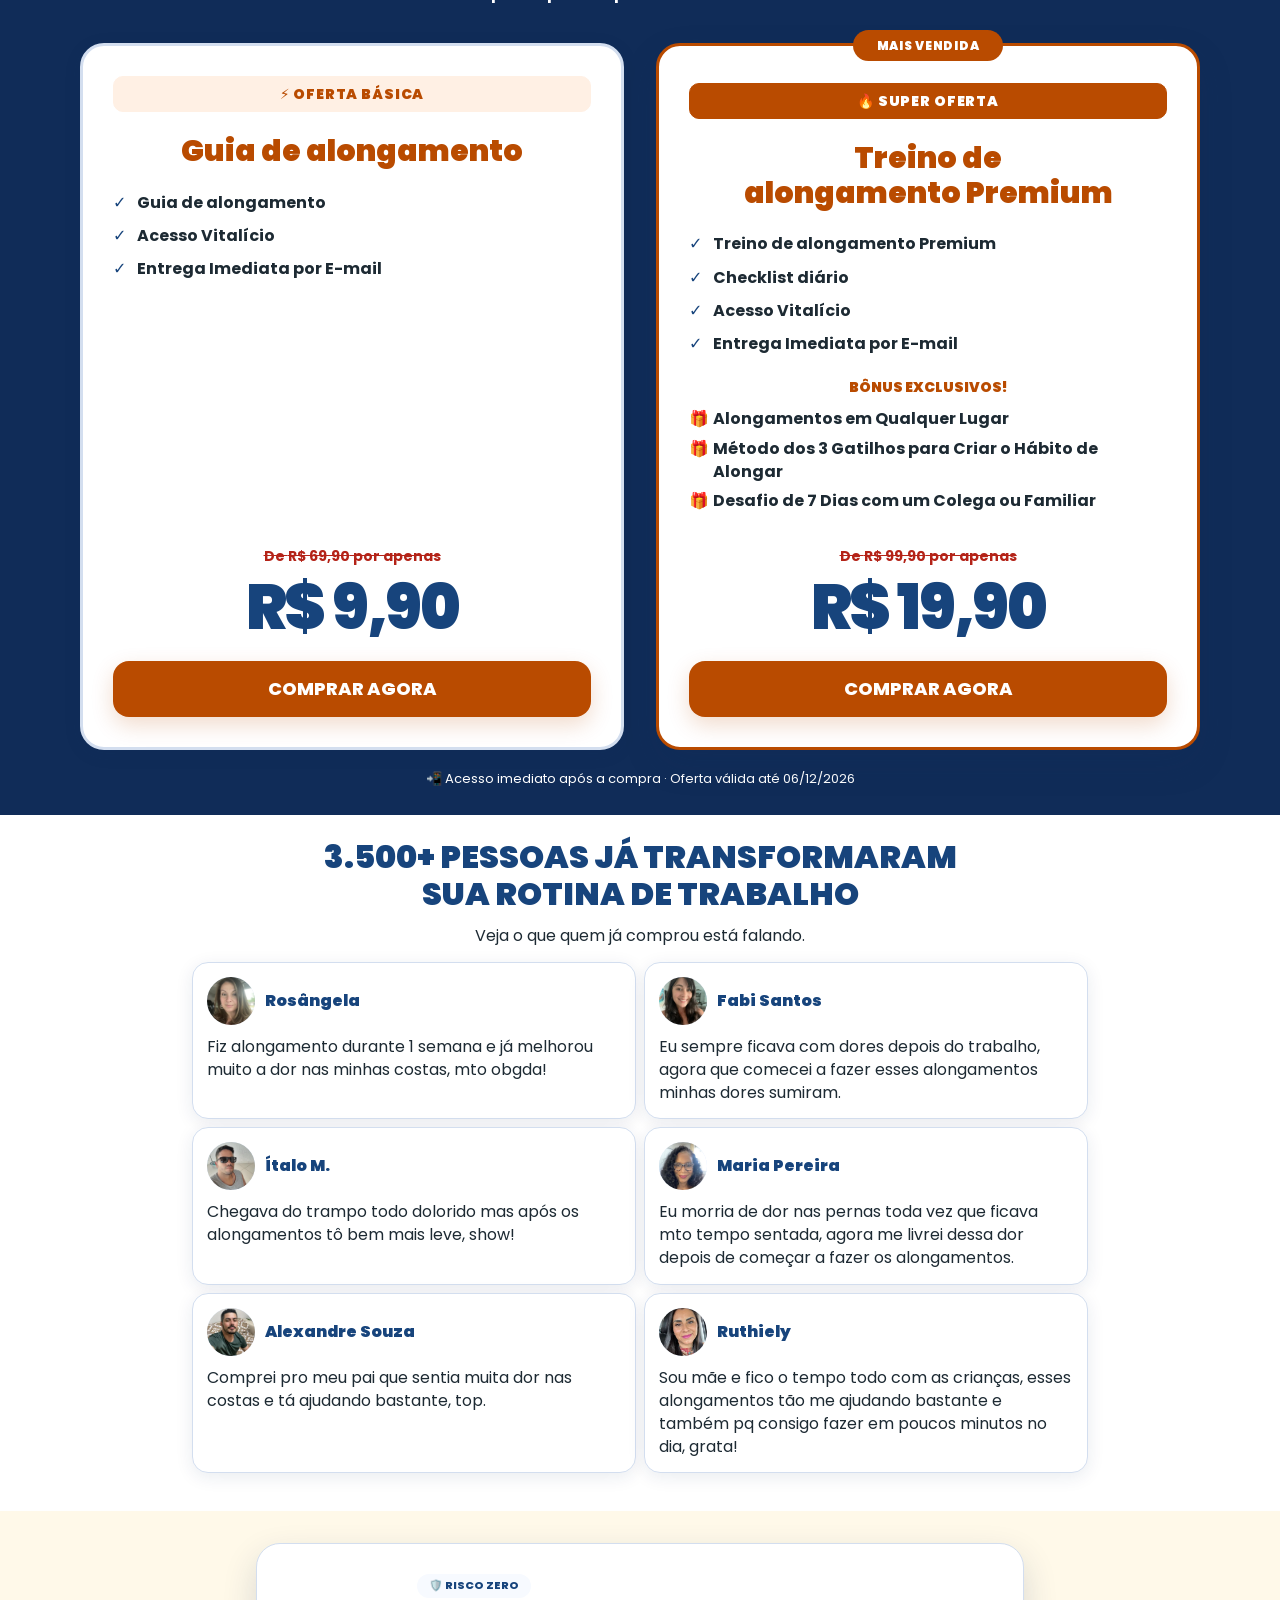
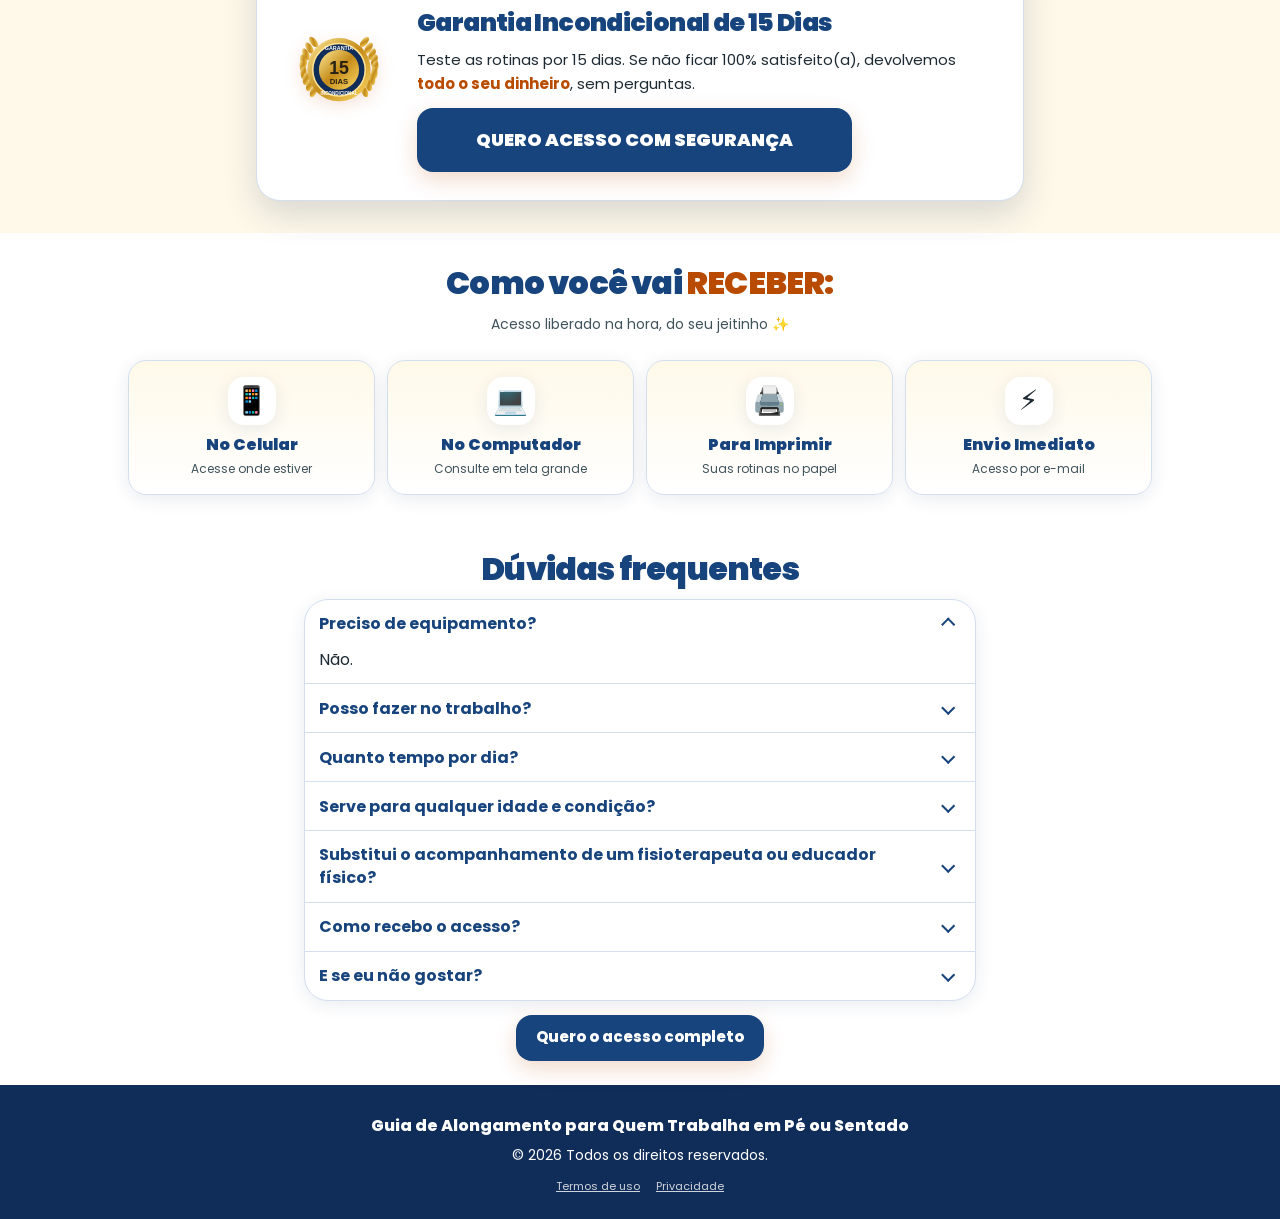
==== commit 486cab18: "Add files via upload" ====
--- a/index.html
+++ b/index.html
@@ -6,10 +6,22 @@
 <meta name="description" content="Guia digital de pausas ativas de 2 a 10 minutos, com passo a passo ilustrado.">
 <meta property="og:type" content="website"><meta property="og:title" content="Alongamento para quem trabalha em pé ou sentado"><meta property="og:description" content="Rotinas ilustradas para encaixar pausas no dia."><meta name="theme-color" content="#102C58">
 <meta property="og:image" content="/assets/images/open-graph.webp"><meta property="og:image:alt" content="Guia de alongamento para quem trabalha em pé ou sentado"><link rel="icon" type="image/svg+xml" href="assets/images/favicon.svg"><link rel="stylesheet" href="styles.css"><link rel="stylesheet" href="https://fonts.googleapis.com/css2?family=Poppins:wght@400;500;600;700;800;900&amp;display=swap">
-<!-- Utmify: cole aqui o script oficial da sua conta. -->
-<script src="config.js" defer></script><script src="script.js" defer></script><script src="slots.js" defer></script>
+<script src="config.js" defer></script><script src="meta-pixel.js" defer></script><script src="script.js" defer></script><script src="slots.js" defer></script>
+<!-- UTMify: preservação de UTMs e identificadores de origem -->
+<script>
+(function () {
+  var utmifyScript = document.createElement('script');
+  utmifyScript.src = 'https://cdn.utmify.com.br/scripts/utms/latest.js';
+  utmifyScript.async = true;
+  utmifyScript.defer = true;
+  utmifyScript.setAttribute('data-utmify-prevent-xcod-sck', '');
+  utmifyScript.setAttribute('data-utmify-prevent-subids', '');
+  (document.head || document.documentElement).appendChild(utmifyScript);
+})();
+</script>
 </head>
 <body class="landing">
+<noscript><img height="1" width="1" style="display:none" src="https://www.facebook.com/tr?id=1810741443566756&ev=PageView&noscript=1" alt=""></noscript>
 <a class="skip" href="#conteudo">Pular para o conteúdo</a>
 <header class="ribbon promo-ribbon"><strong>⏰ A promoção dessa página acaba no dia <span data-visit-date></span></strong></header>
 <main id="conteudo">
@@ -40,39 +52,54 @@
 </main>
 <footer class="site-end-banner"><p class="site-end-title">Guia de Alongamento para Quem Trabalha em Pé ou Sentado</p><p>© 2026 Todos os direitos reservados.</p><nav aria-label="Informações legais"><a href="termos.html">Termos de uso</a><a href="privacidade.html">Privacidade</a></nav></footer>
 <dialog id="exit-offer" aria-labelledby="exit-title"><form method="dialog"><button class="close" value="close" aria-label="Fechar" autofocus>×</button></form><div class="exit-art" data-img="popup"></div><h2 id="exit-title">Quer começar com uma versão menor?</h2><p>Leve a Rotina de 5 Minutos por <strong data-price="downsell"></strong>.</p><a class="button" data-checkout="downsell">Quero a Rotina de 5 Minutos</a><form method="dialog"><button class="secondary" value="decline">Agora não</button></form></dialog>
-</body></html>
-
-
-
-
-
-
-
-
-
-
-
-
-
-
-
-
-
-
-
-
-
-
-
-
-
-
-
-
-
-
-
-
-
-
-
+<dialog id="upgrade-offer" aria-labelledby="upgrade-title" aria-describedby="upgrade-description">
+<form method="dialog"><button class="close" aria-label="Fechar oferta" autofocus>×</button></form>
+<p class="eyebrow">OFERTA ESPECIAL PARA VOCÊ</p>
+<h2 id="upgrade-title">Leve o acesso completo por <span data-price="promo">R$ 13,90</span></h2>
+<div class="upgrade-art" data-img="hero" data-decorative></div>
+<p id="upgrade-description">Por apenas R$ 4,00 a mais, receba o plano completo com todos os bônus.</p>
+<p class="upgrade-total">Pagamento único de <strong data-price="promo">R$ 13,90</strong></p>
+<a class="button" data-checkout="promo">QUERO A OFERTA DE R$ 13,90</a>
+<a class="secondary" data-checkout="basico" data-skip-offer>Continuar com o básico por R$ 9,90</a>
+</dialog>
+<dialog id="checkout-unavailable" aria-labelledby="checkout-unavailable-title">
+<h2 id="checkout-unavailable-title">Oferta temporariamente indisponível</h2>
+<p>Este pagamento ainda não está disponível. Volte para escolher outra opção.</p>
+<form method="dialog"><button class="button">Voltar</button></form>
+</dialog>
+</body></html>
+
+
+
+
+
+
+
+
+
+
+
+
+
+
+
+
+
+
+
+
+
+
+
+
+
+
+
+
+
+
+
+
+
+
+
--- a/styles.css
+++ b/styles.css
@@ -531,3 +531,13 @@
   .arrive,.button[data-plan-cta] {animation:none!important}
 }
 
+
+/* Oferta integrada à paleta original do site. */
+#upgrade-offer {border:1px solid var(--aqua);padding:3.5rem 1.4rem 1.5rem}
+#upgrade-offer h2 {font-size:clamp(1.5rem,5vw,2rem);margin-top:.65rem}
+#upgrade-offer .upgrade-art {width:min(100%,240px);margin:1rem auto}
+#upgrade-offer .upgrade-total {color:var(--deep);margin-top:1rem}
+#upgrade-offer .button,#checkout-unavailable .button {background:var(--teal);color:var(--white)}
+#upgrade-offer .button:hover,#checkout-unavailable .button:hover {background:var(--deep)}
+#upgrade-offer .secondary {display:flex;align-items:center;justify-content:center;margin-top:.5rem}
+body:has(dialog[open]) {overflow:hidden}
